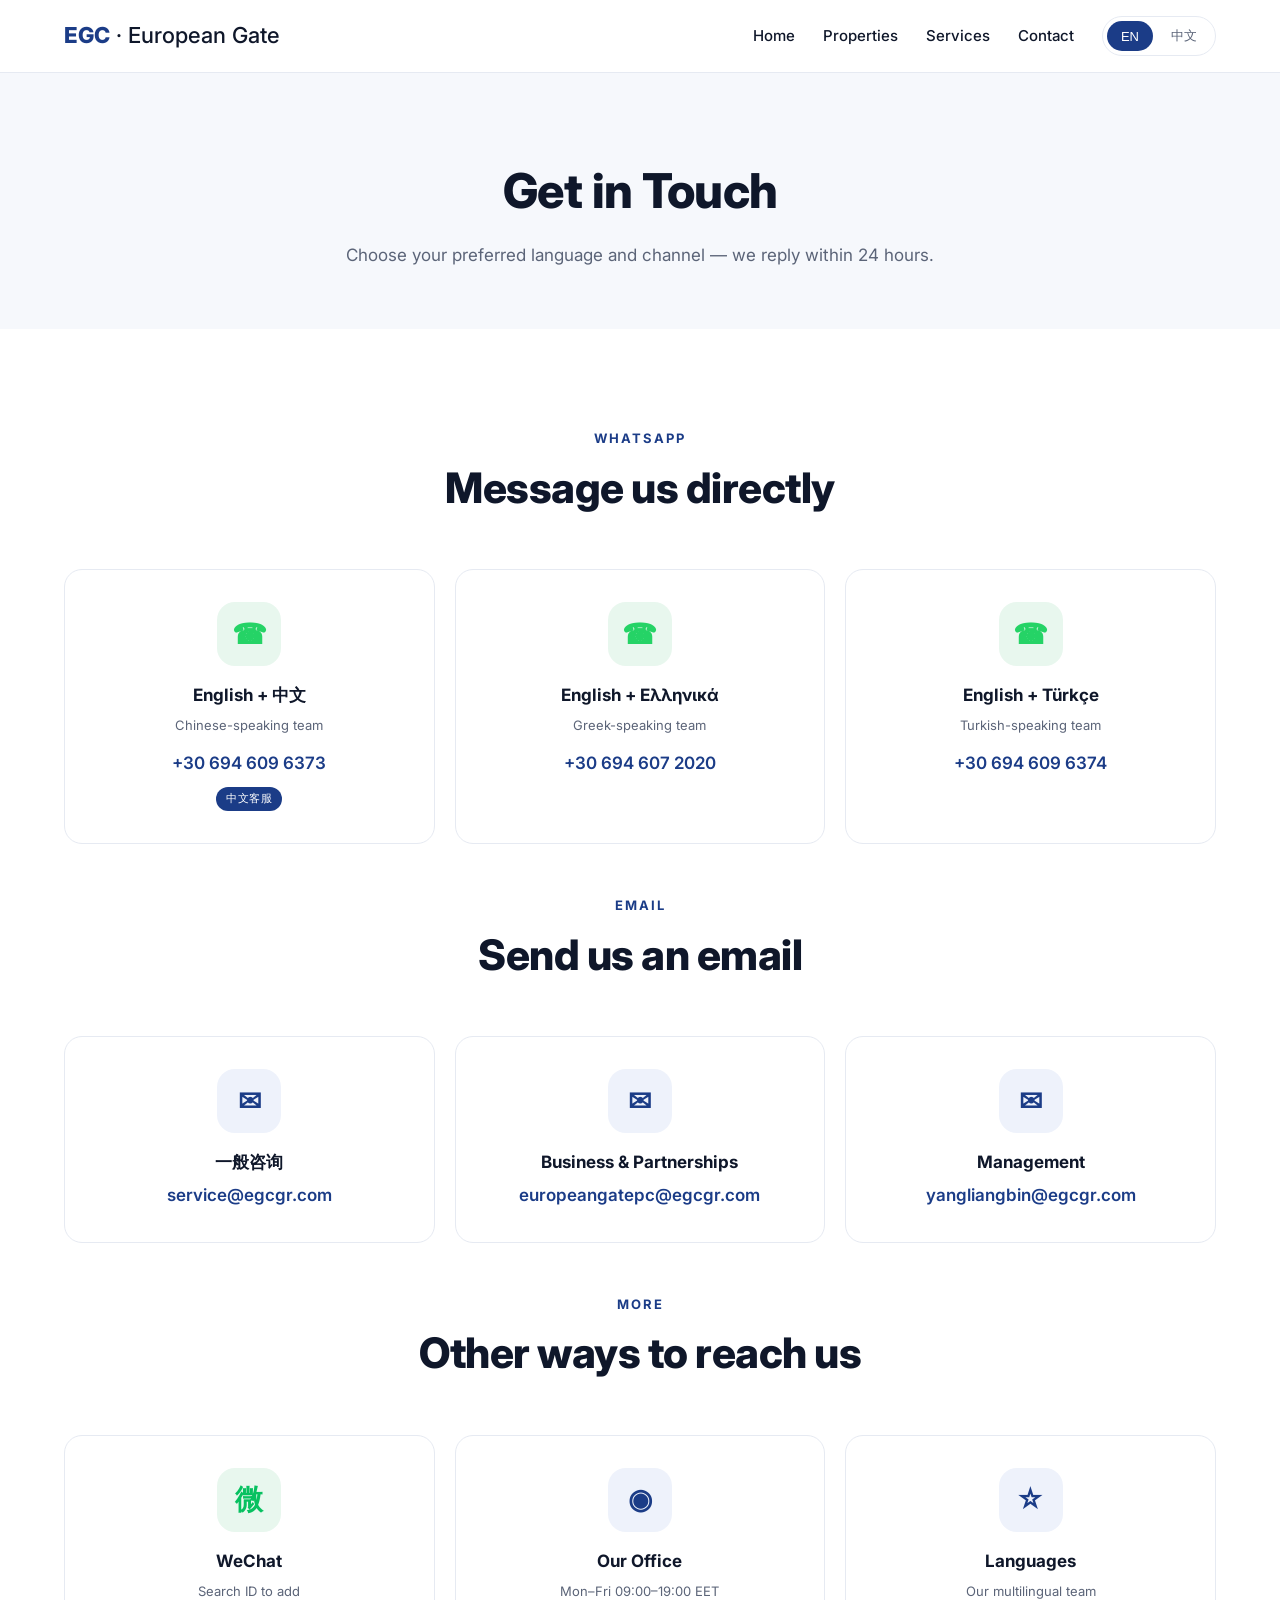
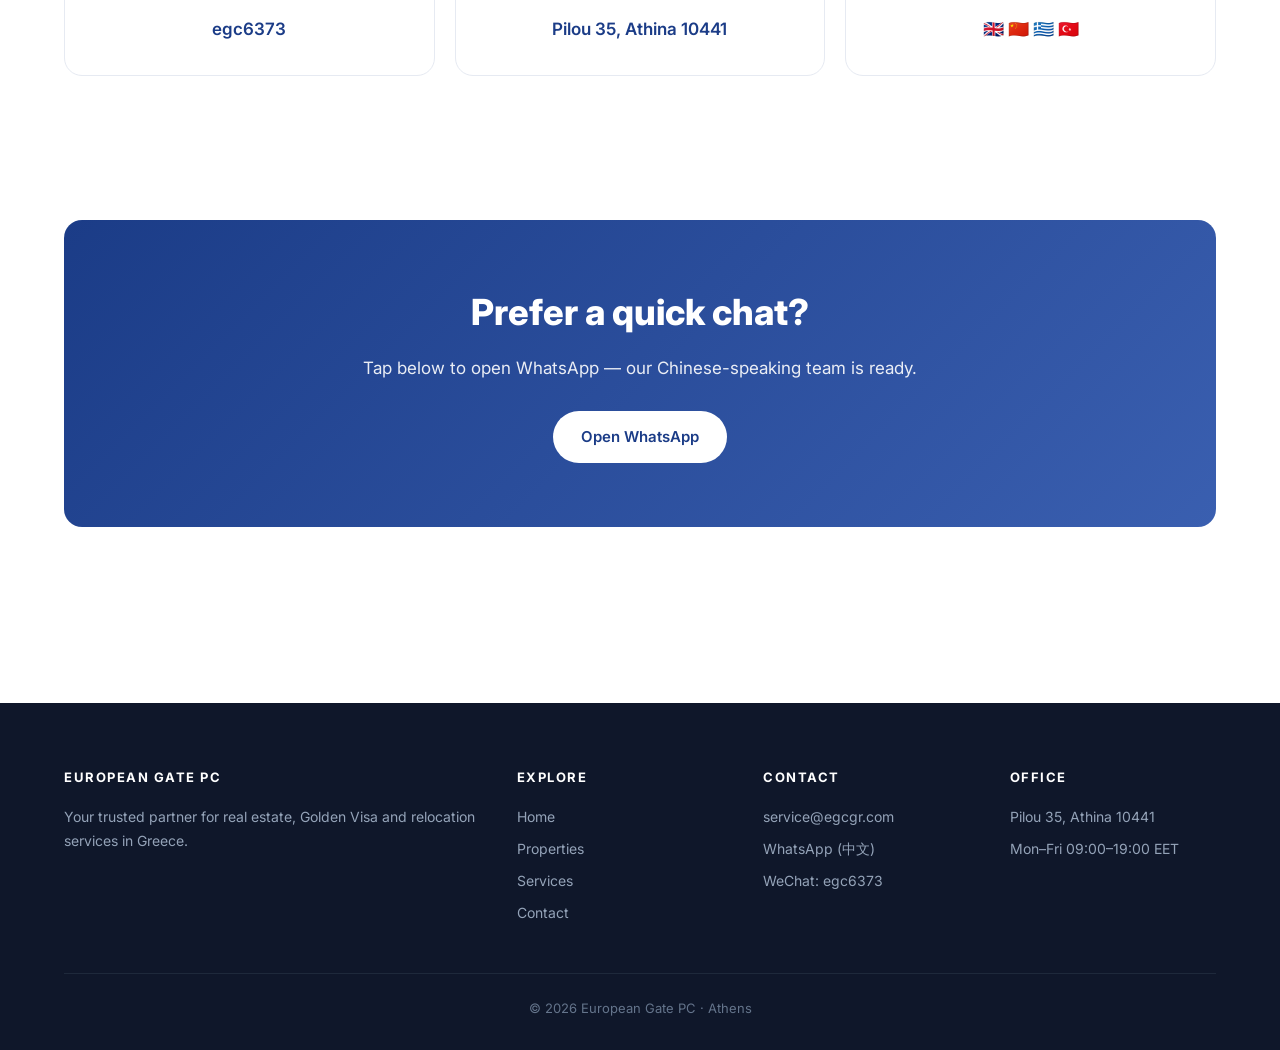
==== contact.html @ fce5984b "Create contact.html" ====
<!DOCTYPE html>
<html lang="en">
<head>
<meta charset="UTF-8">
<meta name="viewport" content="width=device-width,initial-scale=1">
<title>Contact — European Gate PC</title>
<link rel="stylesheet" href="styles.css">
<link rel="preconnect" href="https://fonts.googleapis.com">
<link href="https://fonts.googleapis.com/css2?family=Inter:wght@400;500;600;700;800&display=swap" rel="stylesheet">
</head>
<body>
<nav class="nav"><div class="container nav-inner">
  <a class="logo" href="index.html">EGC<span> · European Gate</span></a>
  <div class="nav-links">
    <a href="index.html" data-en="Home" data-zh="首页">Home</a>
    <a href="properties.html" data-en="Properties" data-zh="房源">Properties</a>
    <a href="services.html" data-en="Services" data-zh="服务">Services</a>
    <a href="contact.html" data-en="Contact" data-zh="联系">Contact</a>
    <div class="lang-switch"><button class="active" onclick="setLang('en')">EN</button><button onclick="setLang('zh')">中文</button></div>
  </div>
</div></nav>

<div class="page-head">
  <h1 data-en="Get in Touch" data-zh="联系我们">Get in Touch</h1>
  <p data-en="Choose your preferred language and channel — we reply within 24 hours." data-zh="选择您偏好的语言和渠道，我们24小时内回复。">Choose your preferred language and channel — we reply within 24 hours.</p>
</div>

<section><div class="container">
  <div class="section-head"><span class="eyebrow">WHATSAPP</span><h2 data-en="Message us directly" data-zh="直接给我们发消息">Message us directly</h2></div>
  <div class="contact-grid">
    <a class="contact-card wa" href="https://wa.me/306946096373" target="_blank"><div class="ic">☎</div><h3>English + 中文</h3><div class="meta" data-en="Chinese-speaking team" data-zh="中文客服团队">Chinese-speaking team</div><div class="lead">+30 694 609 6373</div><span class="badge">中文客服</span></a>
    <a class="contact-card wa" href="https://wa.me/306946072020" target="_blank"><div class="ic">☎</div><h3>English + Ελληνικά</h3><div class="meta">Greek-speaking team</div><div class="lead">+30 694 607 2020</div></a>
    <a class="contact-card wa" href="https://wa.me/306946096374" target="_blank"><div class="ic">☎</div><h3>English + Türkçe</h3><div class="meta">Turkish-speaking team</div><div class="lead">+30 694 609 6374</div></a>
  </div>

  <div class="section-head"><span class="eyebrow">EMAIL</span><h2 data-en="Send us an email" data-zh="给我们发邮件">Send us an email</h2></div>
  <div class="contact-grid">
    <a class="contact-card" href="mailto:service@egcgr.com"><div class="ic">✉</div><h3 data-en="General Enquiries" data-zh="一般咨询">一般咨询</h3><div class="lead">service@egcgr.com</div></a>
    <a class="contact-card" href="mailto:europeangatepc@egcgr.com"><div class="ic">✉</div><h3 data-en="Business & Partnerships" data-zh="业务与合作">Business & Partnerships</h3><div class="lead">europeangatepc@egcgr.com</div></a>
    <a class="contact-card" href="mailto:yangliangbin@egcgr.com"><div class="ic">✉</div><h3 data-en="Management" data-zh="管理层">Management</h3><div class="lead">yangliangbin@egcgr.com</div></a>
  </div>

  <div class="section-head"><span class="eyebrow" data-en="MORE" data-zh="更多">MORE</span><h2 data-en="Other ways to reach us" data-zh="其他联系方式">Other ways to reach us</h2></div>
  <div class="contact-grid">
    <div class="contact-card"><div class="ic" style="background:#e8f7ee;color:#07C160">微</div><h3>WeChat</h3><div class="meta" data-en="Search ID to add" data-zh="搜索微信号添加">Search ID to add</div><div class="lead">egc6373</div></div>
    <a class="contact-card" href="https://maps.google.com/?q=Pilou+35,+Athina+10441" target="_blank"><div class="ic">◉</div><h3 data-en="Our Office" data-zh="办公室">Our Office</h3><div class="meta" data-en="Mon–Fri 09:00–19:00 EET" data-zh="周一至周五 09:00–19:00">Mon–Fri 09:00–19:00 EET</div><div class="lead">Pilou 35, Athina 10441</div></a>
    <div class="contact-card"><div class="ic">☆</div><h3 data-en="Languages" data-zh="服务语言">Languages</h3><div class="meta" data-en="Our multilingual team" data-zh="多语言团队">Our multilingual team</div><div class="lead">🇬🇧 🇨🇳 🇬🇷 🇹🇷</div></div>
  </div>
</div></section>

<section style="padding-top:0"><div class="container"><div class="cta-banner">
  <h2 data-en="Prefer a quick chat?" data-zh="想快速聊一聊？">Prefer a quick chat?</h2>
  <p data-en="Tap below to open WhatsApp — our Chinese-speaking team is ready." data-zh="点击下方打开WhatsApp，中文团队随时在线。">Tap below to open WhatsApp — our Chinese-speaking team is ready.</p>
  <a class="btn btn-primary" href="https://wa.me/306946096373" target="_blank" data-en="Open WhatsApp" data-zh="打开 WhatsApp">Open WhatsApp</a>
</div></div></section>

<footer><div class="container"><div class="foot-grid">
  <div><h4>EUROPEAN GATE PC</h4><p>Your trusted partner for real estate, Golden Visa and relocation services in Greece.</p></div>
  <div><h4>EXPLORE</h4><a href="index.html">Home</a><a href="properties.html">Properties</a><a href="services.html">Services</a><a href="contact.html">Contact</a></div>
  <div><h4>CONTACT</h4><a href="mailto:service@egcgr.com">service@egcgr.com</a><a href="https://wa.me/306946096373">WhatsApp (中文)</a><p>WeChat: egc6373</p></div>
  <div><h4>OFFICE</h4><a href="https://maps.google.com/?q=Pilou+35,+Athina+10441" target="_blank">Pilou 35, Athina 10441</a><p>Mon–Fri 09:00–19:00 EET</p></div>
</div><div class="foot-bottom">© 2026 European Gate PC · Athens</div></div></footer>

<script>
function setLang(lang){
  document.querySelectorAll('[data-en]').forEach(el=>{el.textContent=lang==='zh'?(el.dataset.zh||el.dataset.en):el.dataset.en;});
  document.querySelectorAll('.lang-switch button').forEach(b=>b.classList.remove('active'));
  event.target.classList.add('active');
}
</script>
</body></html>
---- styles.css ----
:root{--blue:#1B3C87;--blue-dark:#122a60;--blue-light:#3a5fb0;--bg:#fff;--bg-soft:#f6f8fc;--text:#0f172a;--muted:#5b6478;--line:#e6eaf2;--radius:18px;--shadow:0 10px 30px rgba(20,40,90,.08)}
*{box-sizing:border-box;margin:0;padding:0}
html,body{font-family:'Inter','Helvetica Neue',Arial,'PingFang SC','Microsoft YaHei',sans-serif;color:var(--text);background:var(--bg);line-height:1.6;-webkit-font-smoothing:antialiased}
a{color:inherit;text-decoration:none}
img{max-width:100%;display:block}
.container{max-width:1200px;margin:0 auto;padding:0 24px}
.nav{position:sticky;top:0;z-index:50;background:rgba(255,255,255,.85);backdrop-filter:saturate(180%) blur(14px);border-bottom:1px solid var(--line)}
.nav-inner{display:flex;align-items:center;justify-content:space-between;height:72px}
.logo{font-weight:800;font-size:22px;color:var(--blue)}
.logo span{color:var(--text);font-weight:500}
.nav-links{display:flex;gap:28px;align-items:center}
.nav-links a{font-weight:500;color:var(--text);font-size:15px}
.nav-links a:hover{color:var(--blue)}
.lang-switch{display:flex;gap:4px;border:1px solid var(--line);border-radius:999px;padding:4px;background:#fff}
.lang-switch button{border:0;background:transparent;padding:6px 14px;border-radius:999px;font-size:13px;cursor:pointer;color:var(--muted)}
.lang-switch button.active{background:var(--blue);color:#fff}
.btn{display:inline-block;padding:14px 28px;border-radius:999px;font-weight:600;font-size:15px;transition:all .2s;cursor:pointer}
.btn-primary{background:var(--blue);color:#fff}
.btn-primary:hover{background:var(--blue-dark);transform:translateY(-1px);box-shadow:var(--shadow)}
.btn-ghost{background:#fff;color:var(--blue);border:1.5px solid var(--blue)}
.btn-ghost:hover{background:var(--blue);color:#fff}
.hero{position:relative;min-height:78vh;display:flex;align-items:center;color:#fff;overflow:hidden}
.hero::before{content:"";position:absolute;inset:0;background-image:linear-gradient(rgba(15,30,70,.55),rgba(15,30,70,.55)),url('https://images.unsplash.com/photo-1503152394-c571994fd383?auto=format&fit=crop&w=1920&q=80');background-size:cover;background-position:center}
.hero-content{position:relative;z-index:2;max-width:780px;padding:80px 0}
.hero h1{font-size:clamp(36px,5.5vw,64px);font-weight:800;line-height:1.1;letter-spacing:-1px;margin-bottom:20px}
.hero p{font-size:clamp(16px,1.6vw,20px);opacity:.92;margin-bottom:32px;max-width:620px}
.hero-cta{display:flex;gap:14px;flex-wrap:wrap}
section{padding:96px 0}
.section-head{text-align:center;max-width:720px;margin:0 auto 56px}
.eyebrow{display:inline-block;color:var(--blue);font-weight:700;font-size:13px;letter-spacing:2px;text-transform:uppercase;margin-bottom:14px}
.section-head h2{font-size:clamp(28px,3.5vw,42px);font-weight:800;letter-spacing:-.5px;line-height:1.2;margin-bottom:14px}
.section-head p{color:var(--muted);font-size:17px}
.grid{display:grid;gap:24px}
.grid-3{grid-template-columns:repeat(3,1fr)}
.grid-2{grid-template-columns:repeat(2,1fr)}
@media(max-width:900px){.grid-3,.grid-2{grid-template-columns:1fr}}
.card{background:#fff;border:1px solid var(--line);border-radius:var(--radius);overflow:hidden;transition:transform .25s,box-shadow .25s}
.card:hover{transform:translateY(-6px);box-shadow:var(--shadow)}
.card-img{aspect-ratio:4/3;background:var(--bg-soft);background-size:cover;background-position:center}
.card-body{padding:24px}
.card-tag{display:inline-block;background:#eef2fb;color:var(--blue);padding:4px 12px;border-radius:999px;font-size:12px;font-weight:600;margin-bottom:12px}
.card h3{font-size:20px;font-weight:700;margin-bottom:8px}
.card p{color:var(--muted);font-size:15px}
.service{background:var(--bg-soft);border-radius:var(--radius);padding:32px}
.service .icon{width:52px;height:52px;border-radius:14px;background:var(--blue);display:flex;align-items:center;justify-content:center;color:#fff;font-size:24px;margin-bottom:18px;font-weight:700}
.service h3{font-size:20px;font-weight:700;margin-bottom:10px}
.service p{color:var(--muted);font-size:15px}
.stats{background:var(--blue);color:#fff;border-radius:var(--radius);padding:56px 32px;display:grid;grid-template-columns:repeat(4,1fr);gap:24px;text-align:center}
.stats div h3{font-size:42px;font-weight:800;letter-spacing:-1px}
.stats div p{opacity:.85;font-size:13px;letter-spacing:1px}
@media(max-width:900px){.stats{grid-template-columns:repeat(2,1fr)}}
.cta-banner{background:linear-gradient(135deg,var(--blue),var(--blue-light));color:#fff;border-radius:var(--radius);padding:64px 40px;text-align:center}
.cta-banner h2{font-size:clamp(26px,3vw,36px);font-weight:800;margin-bottom:14px}
.cta-banner p{opacity:.9;margin-bottom:28px;font-size:17px}
.cta-banner .btn-primary{background:#fff;color:var(--blue)}
.cta-banner .btn-primary:hover{background:#eef2fb}
.contact-grid{display:grid;grid-template-columns:repeat(3,1fr);gap:20px;margin-bottom:48px}
@media(max-width:900px){.contact-grid{grid-template-columns:1fr}}
.contact-card{background:#fff;border:1px solid var(--line);border-radius:var(--radius);padding:32px;text-align:center;transition:all .25s;display:block;color:inherit}
.contact-card:hover{transform:translateY(-4px);box-shadow:var(--shadow);border-color:var(--blue)}
.contact-card .ic{width:64px;height:64px;border-radius:18px;background:#eef2fb;color:var(--blue);display:flex;align-items:center;justify-content:center;margin:0 auto 16px;font-size:28px;font-weight:700}
.contact-card.wa .ic{background:#e8f7ee;color:#25D366}
.contact-card h3{font-size:17px;font-weight:700;margin-bottom:6px}
.contact-card .meta{color:var(--muted);font-size:13px;margin-bottom:14px}
.contact-card .lead{font-size:17px;font-weight:600;color:var(--blue);word-break:break-all}
.contact-card .badge{display:inline-block;background:var(--blue);color:#fff;font-size:11px;padding:3px 10px;border-radius:999px;margin-top:10px;letter-spacing:.5px}
footer{background:#0f172a;color:#cbd5e1;padding:64px 0 32px;margin-top:80px}
.foot-grid{display:grid;grid-template-columns:2fr 1fr 1fr 1fr;gap:40px;margin-bottom:40px}
@media(max-width:900px){.foot-grid{grid-template-columns:1fr 1fr}}
.foot-grid h4{color:#fff;font-size:13px;letter-spacing:1.5px;text-transform:uppercase;margin-bottom:18px}
.foot-grid a,.foot-grid p{color:#94a3b8;font-size:14px;display:block;margin-bottom:8px;line-height:1.7}
.foot-grid a:hover{color:#fff}
.foot-bottom{border-top:1px solid #1e293b;padding-top:24px;text-align:center;color:#64748b;font-size:13px}
.page-head{padding:80px 0 60px;background:var(--bg-soft);text-align:center}
.page-head h1{font-size:clamp(32px,4vw,48px);font-weight:800;letter-spacing:-.5px;margin-bottom:12px}
.page-head p{color:var(--muted);font-size:17px;max-width:640px;margin:0 auto}
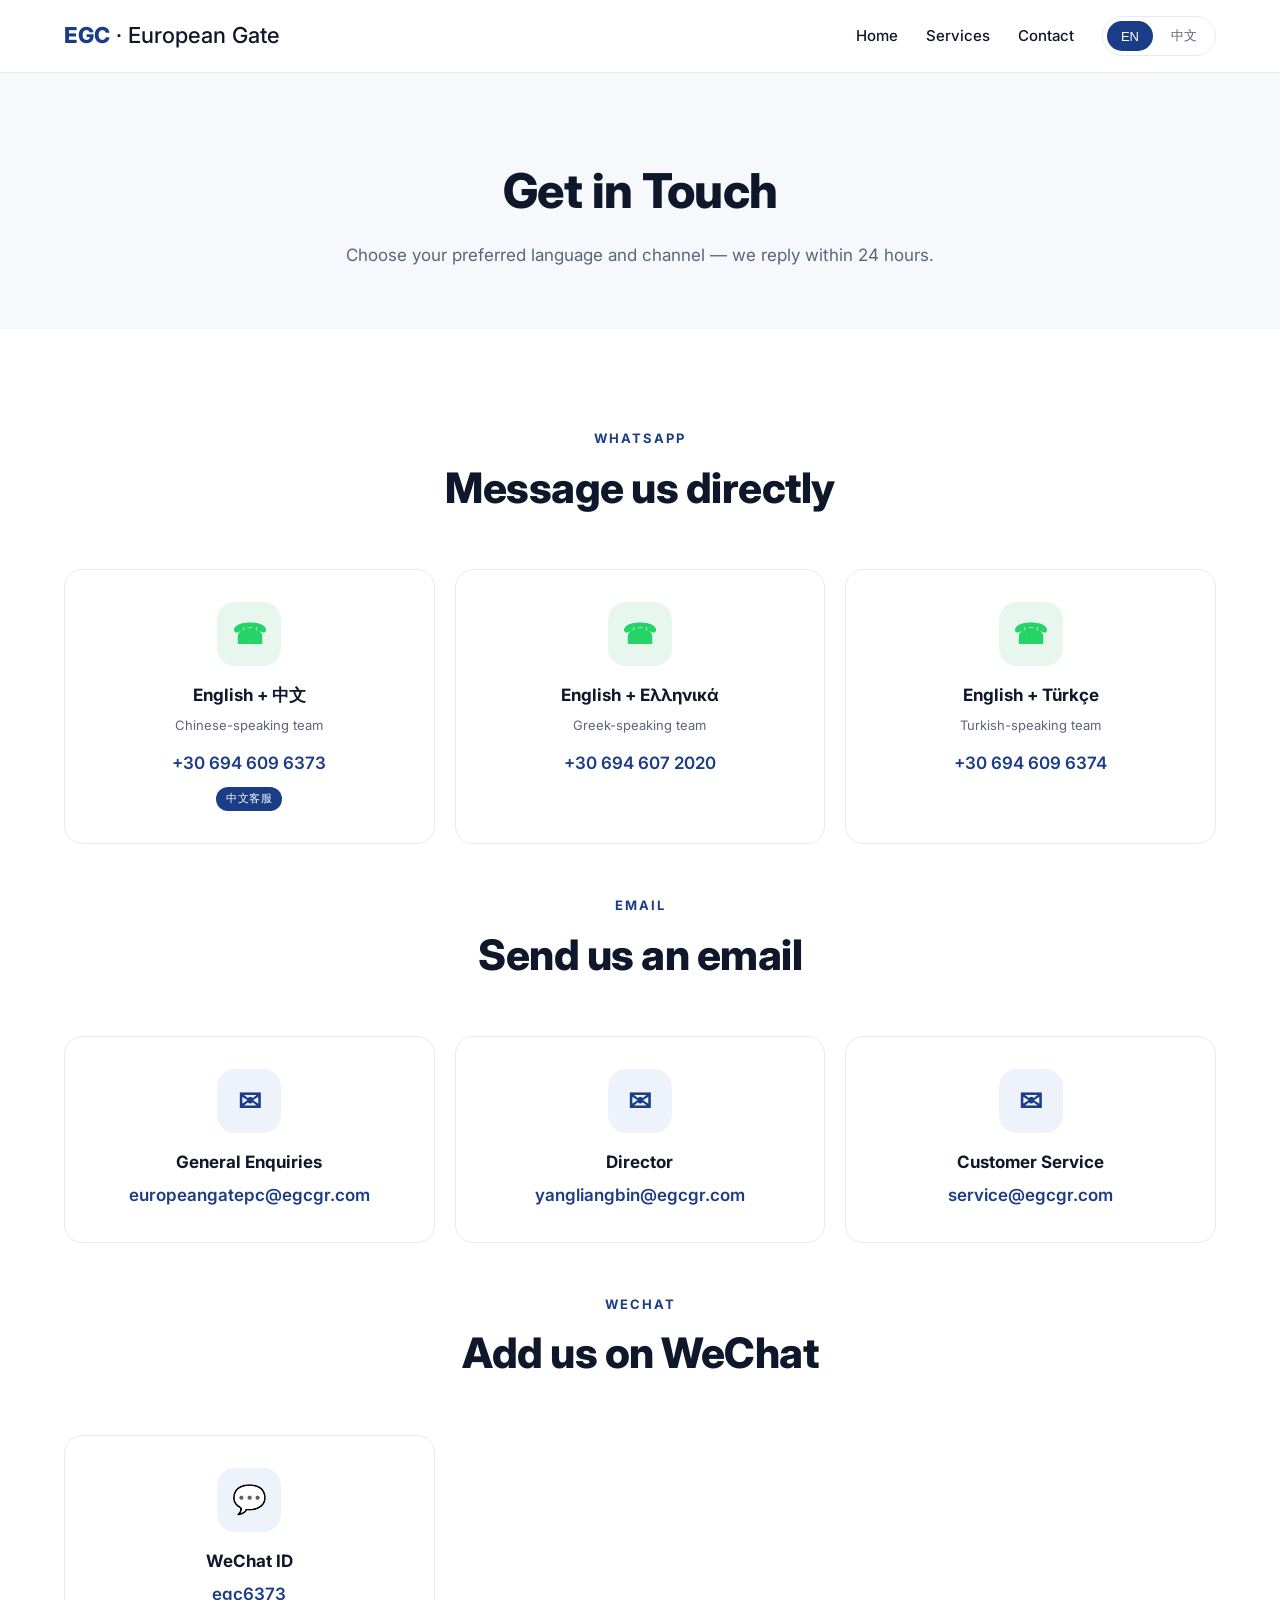
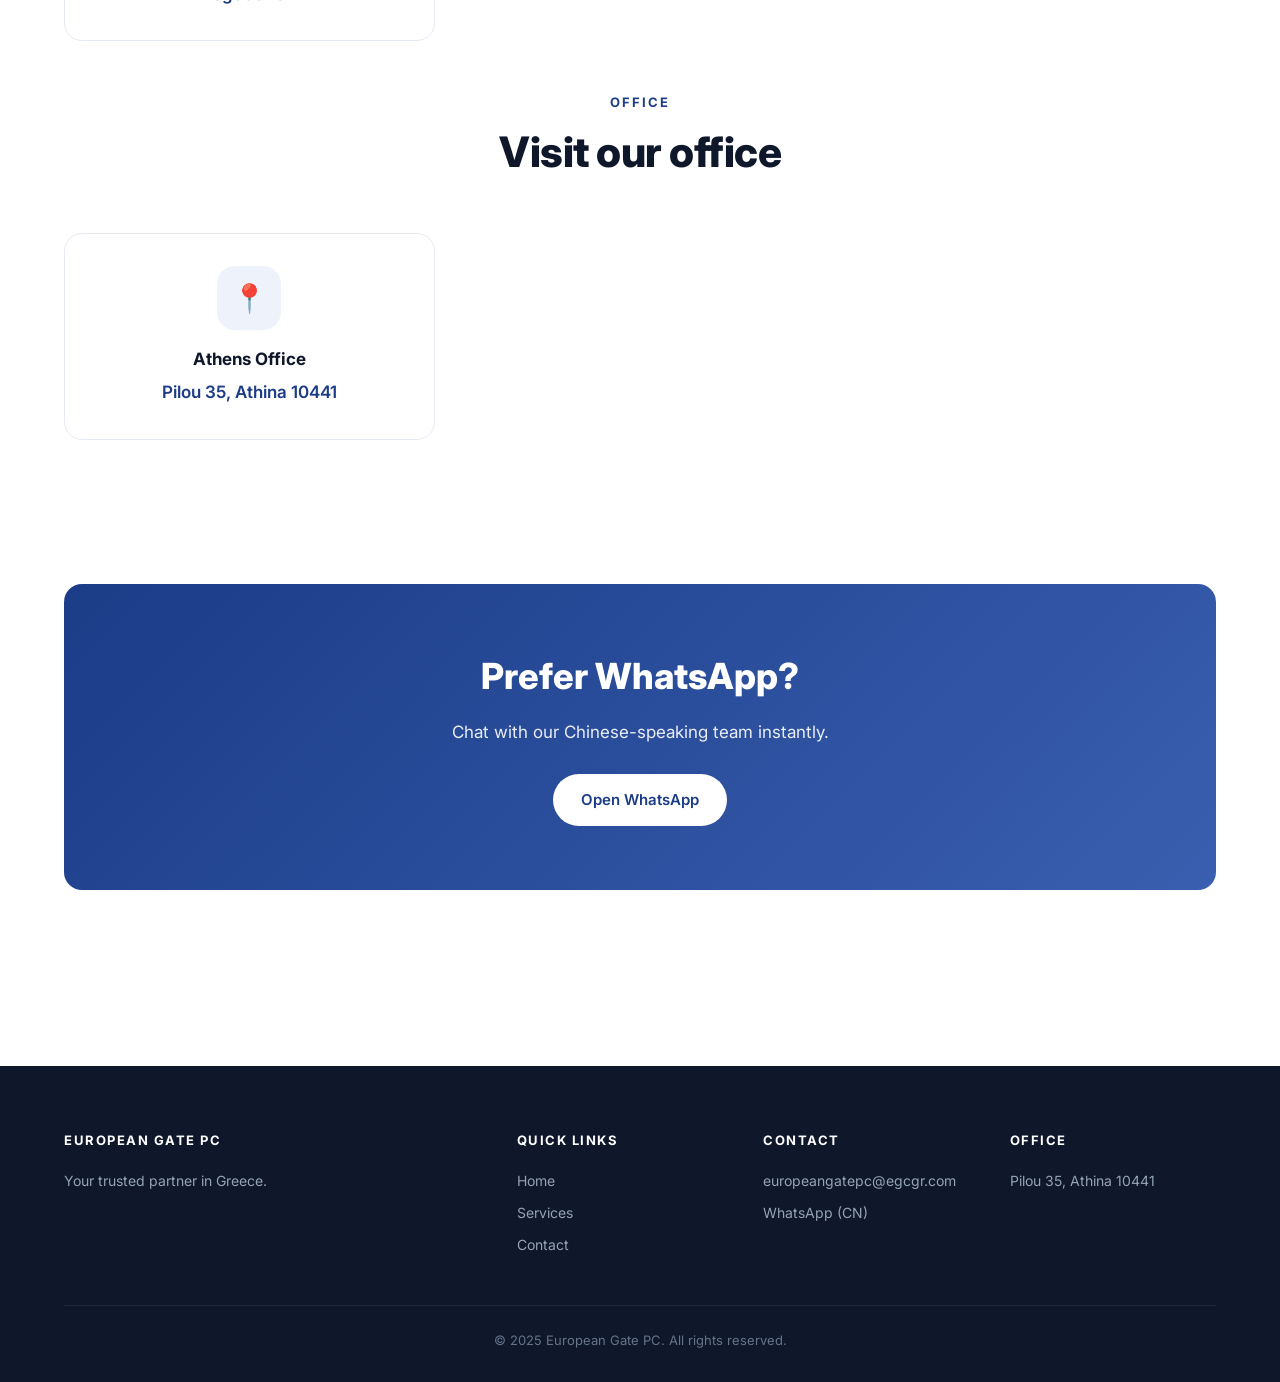
==== commit 8057733c: "Update contact.html" ====
--- a/contact.html
+++ b/contact.html
@@ -7,65 +7,64 @@
 <link rel="stylesheet" href="styles.css">
 <link rel="preconnect" href="https://fonts.googleapis.com">
 <link href="https://fonts.googleapis.com/css2?family=Inter:wght@400;500;600;700;800&display=swap" rel="stylesheet">
-</head>
-<body>
-<nav class="nav"><div class="container nav-inner">
-  <a class="logo" href="index.html">EGC<span> · European Gate</span></a>
-  <div class="nav-links">
-    <a href="index.html" data-en="Home" data-zh="首页">Home</a>
-    <a href="properties.html" data-en="Properties" data-zh="房源">Properties</a>
-    <a href="services.html" data-en="Services" data-zh="服务">Services</a>
-    <a href="contact.html" data-en="Contact" data-zh="联系">Contact</a>
-    <div class="lang-switch"><button class="active" onclick="setLang('en')">EN</button><button onclick="setLang('zh')">中文</button></div>
-  </div>
-</div></nav>
+</head><body>
+<nav class="nav"><div class="container nav-inner"><a class="logo" href="index.html">EGC<span> · European Gate</span></a><div class="nav-links">
+<a href="index.html" data-en="Home" data-zh="首页">Home</a>
+<a href="services.html" data-en="Services" data-zh="服务">Services</a>
+<a href="contact.html" data-en="Contact" data-zh="联系">Contact</a>
+<div class="lang-switch"><button class="active" onclick="setLang('en')">EN</button><button onclick="setLang('zh')">中文</button></div>
+</div></div></nav>
 
-<div class="page-head">
-  <h1 data-en="Get in Touch" data-zh="联系我们">Get in Touch</h1>
-  <p data-en="Choose your preferred language and channel — we reply within 24 hours." data-zh="选择您偏好的语言和渠道，我们24小时内回复。">Choose your preferred language and channel — we reply within 24 hours.</p>
+<div class="page-head"><h1 data-en="Get in Touch" data-zh="联系我们">Get in Touch</h1><p data-en="Choose your preferred language and channel — we reply within 24 hours." data-zh="选择您偏好的语言和渠道，我们24小时内回复。">Choose your preferred language and channel — we reply within 24 hours.</p></div>
+
+<section><div class="container">
+<div class="section-head"><span class="eyebrow">WHATSAPP</span><h2 data-en="Message us directly" data-zh="直接给我们发消息">Message us directly</h2></div>
+<div class="contact-grid">
+<a class="contact-card wa" href="https://wa.me/306946096373" target="_blank"><div class="ic">☎</div><h3>English + 中文</h3><div class="meta" data-en="Chinese-speaking team" data-zh="中文客服团队">Chinese-speaking team</div><div class="lead">+30 694 609 6373</div><span class="badge">中文客服</span></a>
+<a class="contact-card wa" href="https://wa.me/306946072020" target="_blank"><div class="ic">☎</div><h3>English + Ελληνικά</h3><div class="meta">Greek-speaking team</div><div class="lead">+30 694 607 2020</div></a>
+<a class="contact-card wa" href="https://wa.me/306946096374" target="_blank"><div class="ic">☎</div><h3>English + Türkçe</h3><div class="meta">Turkish-speaking team</div><div class="lead">+30 694 609 6374</div></a>
 </div>
 
-<section><div class="container">
-  <div class="section-head"><span class="eyebrow">WHATSAPP</span><h2 data-en="Message us directly" data-zh="直接给我们发消息">Message us directly</h2></div>
-  <div class="contact-grid">
-    <a class="contact-card wa" href="https://wa.me/306946096373" target="_blank"><div class="ic">☎</div><h3>English + 中文</h3><div class="meta" data-en="Chinese-speaking team" data-zh="中文客服团队">Chinese-speaking team</div><div class="lead">+30 694 609 6373</div><span class="badge">中文客服</span></a>
-    <a class="contact-card wa" href="https://wa.me/306946072020" target="_blank"><div class="ic">☎</div><h3>English + Ελληνικά</h3><div class="meta">Greek-speaking team</div><div class="lead">+30 694 607 2020</div></a>
-    <a class="contact-card wa" href="https://wa.me/306946096374" target="_blank"><div class="ic">☎</div><h3>English + Türkçe</h3><div class="meta">Turkish-speaking team</div><div class="lead">+30 694 609 6374</div></a>
-  </div>
+<div class="section-head"><span class="eyebrow">EMAIL</span><h2 data-en="Send us an email" data-zh="给我们发邮件">Send us an email</h2></div>
+<div class="contact-grid">
+<a class="contact-card" href="mailto:europeangatepc@egcgr.com"><div class="ic">✉</div><h3 data-en="General Enquiries" data-zh="商务咨询">General Enquiries</h3><div class="lead">europeangatepc@egcgr.com</div></a>
+<a class="contact-card" href="mailto:yangliangbin@egcgr.com"><div class="ic">✉</div><h3 data-en="Director" data-zh="总经理">Director</h3><div class="lead">yangliangbin@egcgr.com</div></a>
+<a class="contact-card" href="mailto:service@egcgr.com"><div class="ic">✉</div><h3 data-en="Customer Service" data-zh="客户服务">Customer Service</h3><div class="lead">service@egcgr.com</div></a>
+</div>
 
-  <div class="section-head"><span class="eyebrow">EMAIL</span><h2 data-en="Send us an email" data-zh="给我们发邮件">Send us an email</h2></div>
-  <div class="contact-grid">
-    <a class="contact-card" href="mailto:service@egcgr.com"><div class="ic">✉</div><h3 data-en="General Enquiries" data-zh="一般咨询">一般咨询</h3><div class="lead">service@egcgr.com</div></a>
-    <a class="contact-card" href="mailto:europeangatepc@egcgr.com"><div class="ic">✉</div><h3 data-en="Business & Partnerships" data-zh="业务与合作">Business & Partnerships</h3><div class="lead">europeangatepc@egcgr.com</div></a>
-    <a class="contact-card" href="mailto:yangliangbin@egcgr.com"><div class="ic">✉</div><h3 data-en="Management" data-zh="管理层">Management</h3><div class="lead">yangliangbin@egcgr.com</div></a>
-  </div>
+<div class="section-head"><span class="eyebrow" data-en="WECHAT" data-zh="微信">WECHAT</span><h2 data-en="Add us on WeChat" data-zh="添加我们的微信">Add us on WeChat</h2></div>
+<div class="contact-grid"><div class="contact-card"><div class="ic">💬</div><h3 data-en="WeChat ID" data-zh="微信号">WeChat ID</h3><div class="lead">egc6373</div></div></div>
 
-  <div class="section-head"><span class="eyebrow" data-en="MORE" data-zh="更多">MORE</span><h2 data-en="Other ways to reach us" data-zh="其他联系方式">Other ways to reach us</h2></div>
-  <div class="contact-grid">
-    <div class="contact-card"><div class="ic" style="background:#e8f7ee;color:#07C160">微</div><h3>WeChat</h3><div class="meta" data-en="Search ID to add" data-zh="搜索微信号添加">Search ID to add</div><div class="lead">egc6373</div></div>
-    <a class="contact-card" href="https://maps.google.com/?q=Pilou+35,+Athina+10441" target="_blank"><div class="ic">◉</div><h3 data-en="Our Office" data-zh="办公室">Our Office</h3><div class="meta" data-en="Mon–Fri 09:00–19:00 EET" data-zh="周一至周五 09:00–19:00">Mon–Fri 09:00–19:00 EET</div><div class="lead">Pilou 35, Athina 10441</div></a>
-    <div class="contact-card"><div class="ic">☆</div><h3 data-en="Languages" data-zh="服务语言">Languages</h3><div class="meta" data-en="Our multilingual team" data-zh="多语言团队">Our multilingual team</div><div class="lead">🇬🇧 🇨🇳 🇬🇷 🇹🇷</div></div>
-  </div>
+<div class="section-head"><span class="eyebrow" data-en="OFFICE" data-zh="办公室">OFFICE</span><h2 data-en="Visit our office" data-zh="来访我们的办公室">Visit our office</h2></div>
+<div class="contact-grid"><div class="contact-card"><div class="ic">📍</div><h3 data-en="Athens Office" data-zh="雅典办公室">Athens Office</h3><div class="lead">Pilou 35, Athina 10441</div></div></div>
 </div></section>
 
 <section style="padding-top:0"><div class="container"><div class="cta-banner">
-  <h2 data-en="Prefer a quick chat?" data-zh="想快速聊一聊？">Prefer a quick chat?</h2>
-  <p data-en="Tap below to open WhatsApp — our Chinese-speaking team is ready." data-zh="点击下方打开WhatsApp，中文团队随时在线。">Tap below to open WhatsApp — our Chinese-speaking team is ready.</p>
-  <a class="btn btn-primary" href="https://wa.me/306946096373" target="_blank" data-en="Open WhatsApp" data-zh="打开 WhatsApp">Open WhatsApp</a>
+<h2 data-en="Prefer WhatsApp?" data-zh="想用WhatsApp联系？">Prefer WhatsApp?</h2>
+<p data-en="Chat with our Chinese-speaking team instantly." data-zh="立即与我们的中文团队聊天。">Chat with our Chinese-speaking team instantly.</p>
+<a class="btn btn-primary" href="https://wa.me/306946096373" target="_blank" data-en="Open WhatsApp" data-zh="打开WhatsApp">Open WhatsApp</a>
 </div></div></section>
 
 <footer><div class="container"><div class="foot-grid">
-  <div><h4>EUROPEAN GATE PC</h4><p>Your trusted partner for real estate, Golden Visa and relocation services in Greece.</p></div>
-  <div><h4>EXPLORE</h4><a href="index.html">Home</a><a href="properties.html">Properties</a><a href="services.html">Services</a><a href="contact.html">Contact</a></div>
-  <div><h4>CONTACT</h4><a href="mailto:service@egcgr.com">service@egcgr.com</a><a href="https://wa.me/306946096373">WhatsApp (中文)</a><p>WeChat: egc6373</p></div>
-  <div><h4>OFFICE</h4><a href="https://maps.google.com/?q=Pilou+35,+Athina+10441" target="_blank">Pilou 35, Athina 10441</a><p>Mon–Fri 09:00–19:00 EET</p></div>
-</div><div class="foot-bottom">© 2026 European Gate PC · Athens</div></div></footer>
+<div><h4>EUROPEAN GATE PC</h4><p data-en="Your trusted partner in Greece." data-zh="您在希腊的可靠伙伴。">Your trusted partner in Greece.</p></div>
+<div><h4 data-en="Quick Links" data-zh="快速链接">Quick Links</h4>
+<a href="index.html" data-en="Home" data-zh="首页">Home</a>
+<a href="services.html" data-en="Services" data-zh="服务">Services</a>
+<a href="contact.html" data-en="Contact" data-zh="联系">Contact</a></div>
+<div><h4 data-en="Contact" data-zh="联系方式">Contact</h4>
+<a href="mailto:europeangatepc@egcgr.com">europeangatepc@egcgr.com</a>
+<a href="https://wa.me/306946096373" data-en="WhatsApp (CN)" data-zh="WhatsApp（中文）">WhatsApp (CN)</a></div>
+<div><h4 data-en="Office" data-zh="办公地址">Office</h4><p>Pilou 35, Athina 10441</p></div>
+</div>
+<div class="foot-bottom"><p>© 2025 European Gate PC. All rights reserved.</p></div>
+</div></footer>
 
 <script>
 function setLang(lang){
-  document.querySelectorAll('[data-en]').forEach(el=>{el.textContent=lang==='zh'?(el.dataset.zh||el.dataset.en):el.dataset.en;});
-  document.querySelectorAll('.lang-switch button').forEach(b=>b.classList.remove('active'));
-  event.target.classList.add('active');
+document.querySelectorAll('[data-en]').forEach(el=>{
+el.textContent=lang==='zh'?(el.dataset.zh||el.dataset.en):el.dataset.en;});
+document.querySelectorAll('.lang-switch button').forEach(b=>{b.classList.toggle('active',b.textContent.trim()===(lang==='zh'?'中文':'EN'));});
 }
 </script>
-</body></html>
+</body>
+</html>
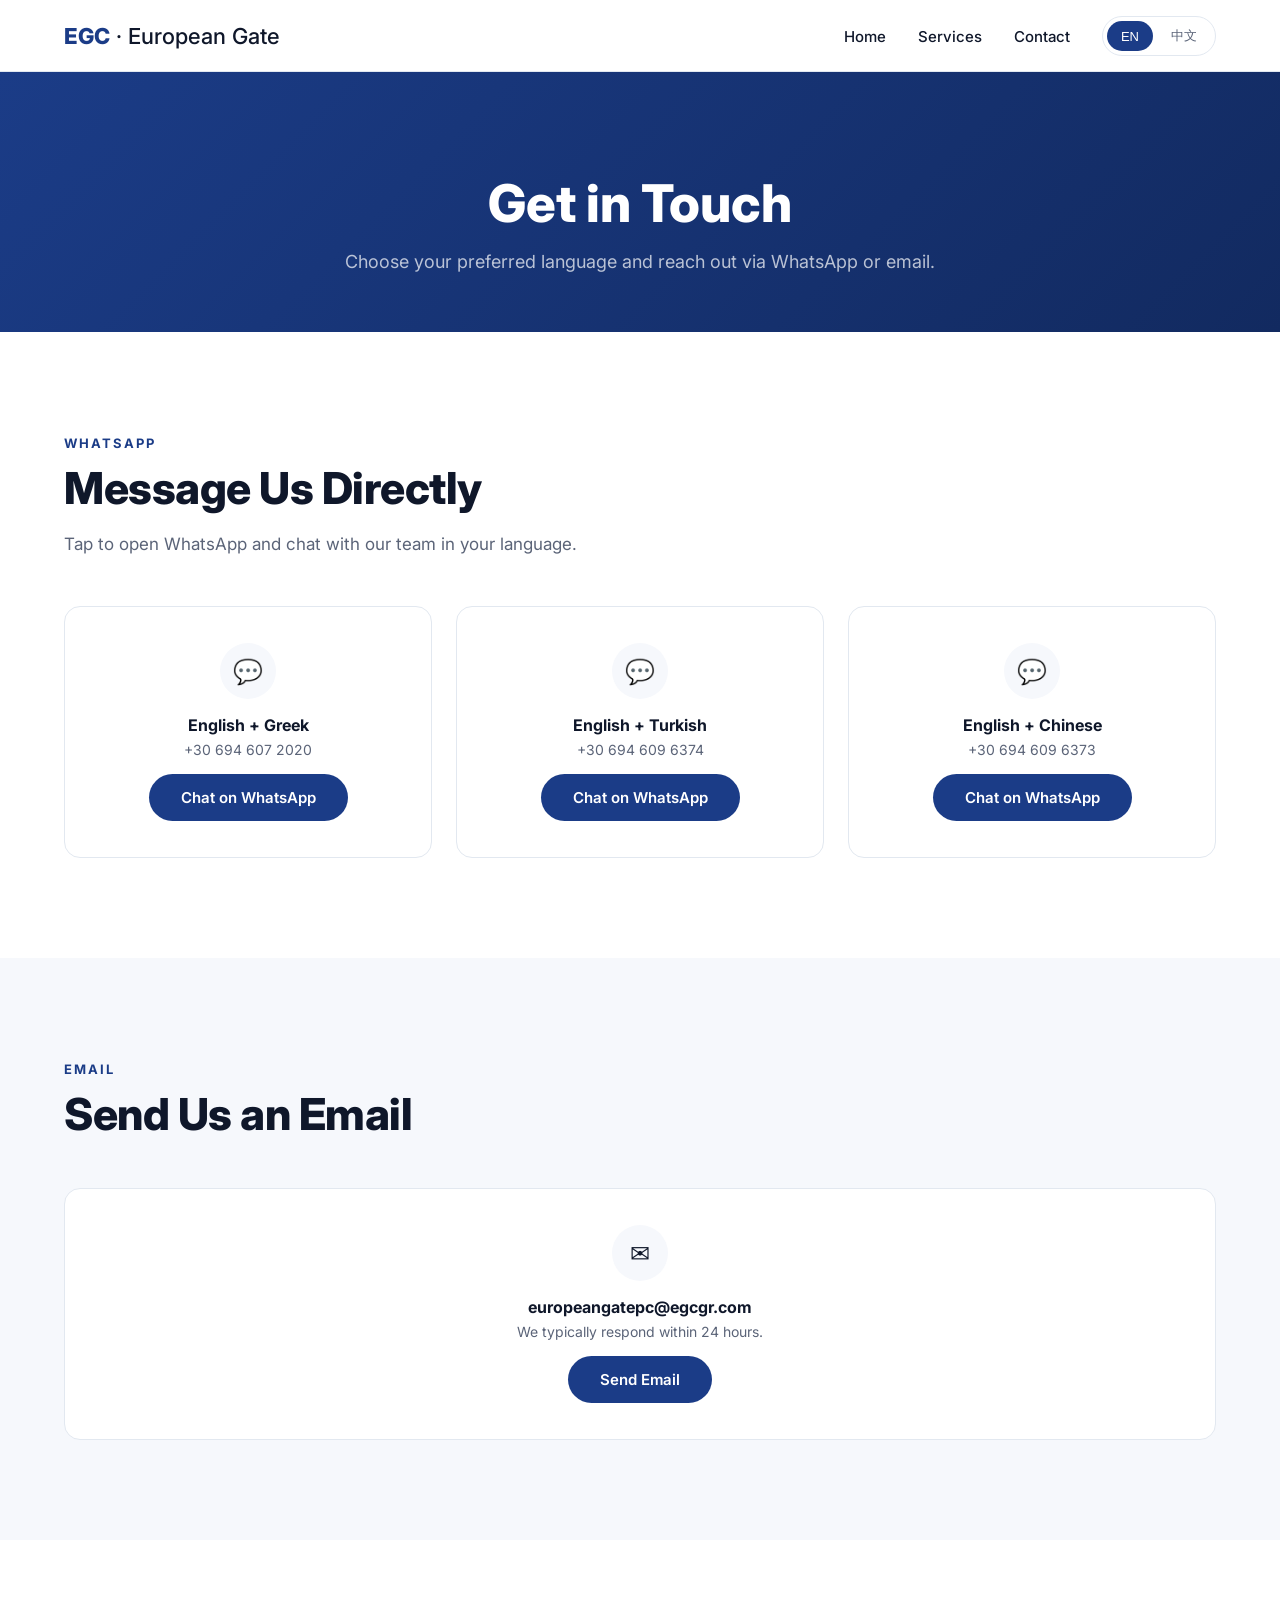
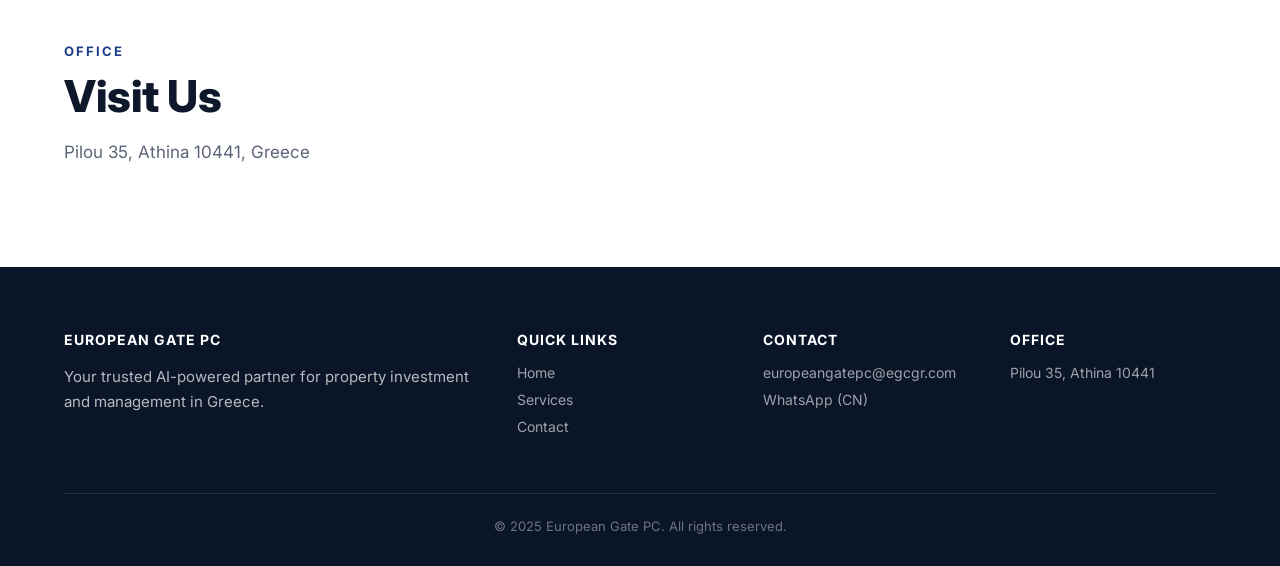
==== commit 7a1dc9a7: "Update contact.html" ====
--- a/contact.html
+++ b/contact.html
@@ -1,70 +1,15 @@
-<!DOCTYPE html>
-<html lang="en">
-<head>
-<meta charset="UTF-8">
-<meta name="viewport" content="width=device-width,initial-scale=1">
-<title>Contact — European Gate PC</title>
-<link rel="stylesheet" href="styles.css">
-<link rel="preconnect" href="https://fonts.googleapis.com">
-<link href="https://fonts.googleapis.com/css2?family=Inter:wght@400;500;600;700;800&display=swap" rel="stylesheet">
-</head><body>
-<nav class="nav"><div class="container nav-inner"><a class="logo" href="index.html">EGC<span> · European Gate</span></a><div class="nav-links">
-<a href="index.html" data-en="Home" data-zh="首页">Home</a>
-<a href="services.html" data-en="Services" data-zh="服务">Services</a>
-<a href="contact.html" data-en="Contact" data-zh="联系">Contact</a>
-<div class="lang-switch"><button class="active" onclick="setLang('en')">EN</button><button onclick="setLang('zh')">中文</button></div>
-</div></div></nav>
+<!DOCTYPE html><html lang="en"><head><meta charset="UTF-8"><meta name="viewport" content="width=device-width,initial-scale=1"><title>Contact — European Gate PC</title><link rel="stylesheet" href="styles.css"><link href="https://fonts.googleapis.com/css2?family=Inter:wght@400;500;600;700;800&display=swap" rel="stylesheet"></head><body>
 
-<div class="page-head"><h1 data-en="Get in Touch" data-zh="联系我们">Get in Touch</h1><p data-en="Choose your preferred language and channel — we reply within 24 hours." data-zh="选择您偏好的语言和渠道，我们24小时内回复。">Choose your preferred language and channel — we reply within 24 hours.</p></div>
+<nav class="nav"><div class="container nav-inner"><a class="logo" href="index.html">EGC<span> · European Gate</span></a><div class="nav-links"><a href="index.html" data-en="Home" data-zh="首页">Home</a><a href="services.html" data-en="Services" data-zh="服务">Services</a><a href="contact.html" data-en="Contact" data-zh="联系">Contact</a><div class="lang-switch"><button class="active" onclick="setLang('en')">EN</button><button onclick="setLang('zh')">中文</button></div></div></div></nav>
 
-<section><div class="container">
-<div class="section-head"><span class="eyebrow">WHATSAPP</span><h2 data-en="Message us directly" data-zh="直接给我们发消息">Message us directly</h2></div>
-<div class="contact-grid">
-<a class="contact-card wa" href="https://wa.me/306946096373" target="_blank"><div class="ic">☎</div><h3>English + 中文</h3><div class="meta" data-en="Chinese-speaking team" data-zh="中文客服团队">Chinese-speaking team</div><div class="lead">+30 694 609 6373</div><span class="badge">中文客服</span></a>
-<a class="contact-card wa" href="https://wa.me/306946072020" target="_blank"><div class="ic">☎</div><h3>English + Ελληνικά</h3><div class="meta">Greek-speaking team</div><div class="lead">+30 694 607 2020</div></a>
-<a class="contact-card wa" href="https://wa.me/306946096374" target="_blank"><div class="ic">☎</div><h3>English + Türkçe</h3><div class="meta">Turkish-speaking team</div><div class="lead">+30 694 609 6374</div></a>
-</div>
+<div class="page-header"><h1 data-en="Get in Touch" data-zh="联系我们">Get in Touch</h1><p data-en="Choose your preferred language and reach out via WhatsApp or email." data-zh="选择您的语言，通过WhatsApp或邮件联系我们。">Choose your preferred language and reach out via WhatsApp or email.</p></div>
 
-<div class="section-head"><span class="eyebrow">EMAIL</span><h2 data-en="Send us an email" data-zh="给我们发邮件">Send us an email</h2></div>
-<div class="contact-grid">
-<a class="contact-card" href="mailto:europeangatepc@egcgr.com"><div class="ic">✉</div><h3 data-en="General Enquiries" data-zh="商务咨询">General Enquiries</h3><div class="lead">europeangatepc@egcgr.com</div></a>
-<a class="contact-card" href="mailto:yangliangbin@egcgr.com"><div class="ic">✉</div><h3 data-en="Director" data-zh="总经理">Director</h3><div class="lead">yangliangbin@egcgr.com</div></a>
-<a class="contact-card" href="mailto:service@egcgr.com"><div class="ic">✉</div><h3 data-en="Customer Service" data-zh="客户服务">Customer Service</h3><div class="lead">service@egcgr.com</div></a>
-</div>
+<section><div class="container"><span class="section-tag">WHATSAPP</span><h2 class="section-title" data-en="Message Us Directly" data-zh="直接给我们发消息">Message Us Directly</h2><p class="section-desc" data-en="Tap to open WhatsApp and chat with our team in your language." data-zh="点击即可打开WhatsApp，用您的语言与我们的团队沟通。">Tap to open WhatsApp and chat with our team in your language.</p><div class="contact-grid"><a class="contact-card" href="https://wa.me/306946072020" target="_blank"><div class="contact-card-icon">💬</div><h3 data-en="English + Greek" data-zh="英语 + 希腊语">English + Greek</h3><p>+30 694 607 2020</p><span class="btn btn-primary" data-en="Chat on WhatsApp" data-zh="WhatsApp联系">Chat on WhatsApp</span></a><a class="contact-card" href="https://wa.me/306946096374" target="_blank"><div class="contact-card-icon">💬</div><h3 data-en="English + Turkish" data-zh="英语 + 土耳其语">English + Turkish</h3><p>+30 694 609 6374</p><span class="btn btn-primary" data-en="Chat on WhatsApp" data-zh="WhatsApp联系">Chat on WhatsApp</span></a><a class="contact-card" href="https://wa.me/306946096373" target="_blank"><div class="contact-card-icon">💬</div><h3 data-en="English + Chinese" data-zh="英语 + 中文">English + Chinese</h3><p>+30 694 609 6373</p><span class="btn btn-primary" data-en="Chat on WhatsApp" data-zh="WhatsApp联系">Chat on WhatsApp</span></a></div></div></section>
 
-<div class="section-head"><span class="eyebrow" data-en="WECHAT" data-zh="微信">WECHAT</span><h2 data-en="Add us on WeChat" data-zh="添加我们的微信">Add us on WeChat</h2></div>
-<div class="contact-grid"><div class="contact-card"><div class="ic">💬</div><h3 data-en="WeChat ID" data-zh="微信号">WeChat ID</h3><div class="lead">egc6373</div></div></div>
+<section style="background:var(--bg-soft)"><div class="container"><span class="section-tag">EMAIL</span><h2 class="section-title" data-en="Send Us an Email" data-zh="发送邮件">Send Us an Email</h2><div class="contact-grid" style="grid-template-columns:1fr"><a class="contact-card" href="mailto:europeangatepc@egcgr.com"><div class="contact-card-icon">✉</div><h3>europeangatepc@egcgr.com</h3><p data-en="We typically respond within 24 hours." data-zh="我们通常在24小时内回复。">We typically respond within 24 hours.</p><span class="btn btn-primary" data-en="Send Email" data-zh="发送邮件">Send Email</span></a></div></div></section>
 
-<div class="section-head"><span class="eyebrow" data-en="OFFICE" data-zh="办公室">OFFICE</span><h2 data-en="Visit our office" data-zh="来访我们的办公室">Visit our office</h2></div>
-<div class="contact-grid"><div class="contact-card"><div class="ic">📍</div><h3 data-en="Athens Office" data-zh="雅典办公室">Athens Office</h3><div class="lead">Pilou 35, Athina 10441</div></div></div>
-</div></section>
+<section><div class="container"><span class="section-tag" data-en="OFFICE" data-zh="办公室">OFFICE</span><h2 class="section-title" data-en="Visit Us" data-zh="来访我们">Visit Us</h2><p class="section-desc">Pilou 35, Athina 10441, Greece</p></div></section>
 
-<section style="padding-top:0"><div class="container"><div class="cta-banner">
-<h2 data-en="Prefer WhatsApp?" data-zh="想用WhatsApp联系？">Prefer WhatsApp?</h2>
-<p data-en="Chat with our Chinese-speaking team instantly." data-zh="立即与我们的中文团队聊天。">Chat with our Chinese-speaking team instantly.</p>
-<a class="btn btn-primary" href="https://wa.me/306946096373" target="_blank" data-en="Open WhatsApp" data-zh="打开WhatsApp">Open WhatsApp</a>
-</div></div></section>
+<footer><div class="container"><div class="foot-grid"><div><h4>EUROPEAN GATE PC</h4><p class="foot-brand" data-en="Your trusted AI-powered partner for property investment and management in Greece." data-zh="您在希腊值得信赖的AI智能房产投资与管理伙伴。">Your trusted AI-powered partner for property investment and management in Greece.</p></div><div><h4 data-en="Quick Links" data-zh="快速链接">Quick Links</h4><a href="index.html" data-en="Home" data-zh="首页">Home</a><a href="services.html" data-en="Services" data-zh="服务">Services</a><a href="contact.html" data-en="Contact" data-zh="联系">Contact</a></div><div><h4 data-en="Contact" data-zh="联系方式">Contact</h4><a href="mailto:europeangatepc@egcgr.com">europeangatepc@egcgr.com</a><a href="https://wa.me/306946096373" data-en="WhatsApp (CN)" data-zh="WhatsApp (中文)">WhatsApp (CN)</a></div><div><h4 data-en="Office" data-zh="办公室">Office</h4><p style="font-size:14px;color:rgba(255,255,255,.6)">Pilou 35, Athina 10441</p></div></div><div class="foot-bottom"><p>© 2025 European Gate PC. All rights reserved.</p></div></div></footer>
 
-<footer><div class="container"><div class="foot-grid">
-<div><h4>EUROPEAN GATE PC</h4><p data-en="Your trusted partner in Greece." data-zh="您在希腊的可靠伙伴。">Your trusted partner in Greece.</p></div>
-<div><h4 data-en="Quick Links" data-zh="快速链接">Quick Links</h4>
-<a href="index.html" data-en="Home" data-zh="首页">Home</a>
-<a href="services.html" data-en="Services" data-zh="服务">Services</a>
-<a href="contact.html" data-en="Contact" data-zh="联系">Contact</a></div>
-<div><h4 data-en="Contact" data-zh="联系方式">Contact</h4>
-<a href="mailto:europeangatepc@egcgr.com">europeangatepc@egcgr.com</a>
-<a href="https://wa.me/306946096373" data-en="WhatsApp (CN)" data-zh="WhatsApp（中文）">WhatsApp (CN)</a></div>
-<div><h4 data-en="Office" data-zh="办公地址">Office</h4><p>Pilou 35, Athina 10441</p></div>
-</div>
-<div class="foot-bottom"><p>© 2025 European Gate PC. All rights reserved.</p></div>
-</div></footer>
-
-<script>
-function setLang(lang){
-document.querySelectorAll('[data-en]').forEach(el=>{
-el.textContent=lang==='zh'?(el.dataset.zh||el.dataset.en):el.dataset.en;});
-document.querySelectorAll('.lang-switch button').forEach(b=>{b.classList.toggle('active',b.textContent.trim()===(lang==='zh'?'中文':'EN'));});
-}
-</script>
-</body>
-</html>
+<script>function setLang(lang){document.querySelectorAll('[data-en]').forEach(el=>{el.textContent=lang==='zh'?el.dataset.zh:el.dataset.en});document.querySelectorAll('.lang-switch button').forEach(b=>{b.classList.toggle('active',b.textContent.trim()===(lang==='zh'?'中文':'EN'))})}</script></body></html>
--- a/styles.css
+++ b/styles.css
@@ -1,76 +1,132 @@
-:root{--blue:#1B3C87;--blue-dark:#122a60;--blue-light:#3a5fb0;--bg:#fff;--bg-soft:#f6f8fc;--text:#0f172a;--muted:#5b6478;--line:#e6eaf2;--radius:18px;--shadow:0 10px 30px rgba(20,40,90,.08)}
+:root{--blue:#1B3C87;--blue-dark:#122a60;--blue-light:#3a5fb0;--gold:#c9a84c;--gold-light:#e8d590;--bg:#fff;--bg-soft:#f6f8fc;--bg-dark:#0a1628;--text:#0f172a;--muted:#5b6478;--line:#e2e8f0;--radius:16px;--shadow:0 4px 24px rgba(0,0,0,.08);--shadow-lg:0 12px 48px rgba(0,0,0,.12)}
 *{box-sizing:border-box;margin:0;padding:0}
-html,body{font-family:'Inter','Helvetica Neue',Arial,'PingFang SC','Microsoft YaHei',sans-serif;color:var(--text);background:var(--bg);line-height:1.6;-webkit-font-smoothing:antialiased}
+html,body{font-family:'Inter','Helvetica Neue','Arial','PingFang SC','Microsoft YaHei',sans-serif;color:var(--text);background:var(--bg);scroll-behavior:smooth}
 a{color:inherit;text-decoration:none}
 img{max-width:100%;display:block}
 .container{max-width:1200px;margin:0 auto;padding:0 24px}
-.nav{position:sticky;top:0;z-index:50;background:rgba(255,255,255,.85);backdrop-filter:saturate(180%) blur(14px);border-bottom:1px solid var(--line)}
-.nav-inner{display:flex;align-items:center;justify-content:space-between;height:72px}
+
+/* NAV */
+.nav{position:sticky;top:0;z-index:50;background:rgba(255,255,255,.92);backdrop-filter:saturate(180%) blur(16px);border-bottom:1px solid var(--line);height:72px}
+.nav-inner{display:flex;align-items:center;justify-content:space-between;height:72px;max-width:1200px;margin:0 auto;padding:0 24px}
 .logo{font-weight:800;font-size:22px;color:var(--blue)}
 .logo span{color:var(--text);font-weight:500}
-.nav-links{display:flex;gap:28px;align-items:center}
-.nav-links a{font-weight:500;color:var(--text);font-size:15px}
+.nav-links{display:flex;gap:32px;align-items:center}
+.nav-links a{font-weight:500;color:var(--text);font-size:15px;transition:color .2s}
 .nav-links a:hover{color:var(--blue)}
 .lang-switch{display:flex;gap:4px;border:1px solid var(--line);border-radius:999px;padding:4px;background:#fff}
-.lang-switch button{border:0;background:transparent;padding:6px 14px;border-radius:999px;font-size:13px;cursor:pointer;color:var(--muted)}
+.lang-switch button{border:0;background:transparent;padding:6px 14px;border-radius:999px;font-size:13px;cursor:pointer;color:var(--muted);transition:all .2s}
 .lang-switch button.active{background:var(--blue);color:#fff}
-.btn{display:inline-block;padding:14px 28px;border-radius:999px;font-weight:600;font-size:15px;transition:all .2s;cursor:pointer}
+
+/* BUTTONS */
+.btn{display:inline-block;padding:14px 32px;border-radius:999px;font-weight:600;font-size:15px;transition:all .25s;cursor:pointer;border:none;text-align:center}
 .btn-primary{background:var(--blue);color:#fff}
-.btn-primary:hover{background:var(--blue-dark);transform:translateY(-1px);box-shadow:var(--shadow)}
+.btn-primary:hover{background:var(--blue-dark);transform:translateY(-2px);box-shadow:var(--shadow)}
 .btn-ghost{background:#fff;color:var(--blue);border:1.5px solid var(--blue)}
-.btn-ghost:hover{background:var(--blue);color:#fff}
-.hero{position:relative;min-height:78vh;display:flex;align-items:center;color:#fff;overflow:hidden}
-.hero::before{content:"";position:absolute;inset:0;background-image:linear-gradient(rgba(15,30,70,.55),rgba(15,30,70,.55)),url('https://images.unsplash.com/photo-1503152394-c571994fd383?auto=format&fit=crop&w=1920&q=80');background-size:cover;background-position:center}
-.hero-content{position:relative;z-index:2;max-width:780px;padding:80px 0}
-.hero h1{font-size:clamp(36px,5.5vw,64px);font-weight:800;line-height:1.1;letter-spacing:-1px;margin-bottom:20px}
-.hero p{font-size:clamp(16px,1.6vw,20px);opacity:.92;margin-bottom:32px;max-width:620px}
-.hero-cta{display:flex;gap:14px;flex-wrap:wrap}
-section{padding:96px 0}
-.section-head{text-align:center;max-width:720px;margin:0 auto 56px}
-.eyebrow{display:inline-block;color:var(--blue);font-weight:700;font-size:13px;letter-spacing:2px;text-transform:uppercase;margin-bottom:14px}
-.section-head h2{font-size:clamp(28px,3.5vw,42px);font-weight:800;letter-spacing:-.5px;line-height:1.2;margin-bottom:14px}
-.section-head p{color:var(--muted);font-size:17px}
-.grid{display:grid;gap:24px}
-.grid-3{grid-template-columns:repeat(3,1fr)}
-.grid-2{grid-template-columns:repeat(2,1fr)}
-@media(max-width:900px){.grid-3,.grid-2{grid-template-columns:1fr}}
-.card{background:#fff;border:1px solid var(--line);border-radius:var(--radius);overflow:hidden;transition:transform .25s,box-shadow .25s}
-.card:hover{transform:translateY(-6px);box-shadow:var(--shadow)}
-.card-img{aspect-ratio:4/3;background:var(--bg-soft);background-size:cover;background-position:center}
-.card-body{padding:24px}
-.card-tag{display:inline-block;background:#eef2fb;color:var(--blue);padding:4px 12px;border-radius:999px;font-size:12px;font-weight:600;margin-bottom:12px}
-.card h3{font-size:20px;font-weight:700;margin-bottom:8px}
-.card p{color:var(--muted);font-size:15px}
-.service{background:var(--bg-soft);border-radius:var(--radius);padding:32px}
-.service .icon{width:52px;height:52px;border-radius:14px;background:var(--blue);display:flex;align-items:center;justify-content:center;color:#fff;font-size:24px;margin-bottom:18px;font-weight:700}
-.service h3{font-size:20px;font-weight:700;margin-bottom:10px}
-.service p{color:var(--muted);font-size:15px}
-.stats{background:var(--blue);color:#fff;border-radius:var(--radius);padding:56px 32px;display:grid;grid-template-columns:repeat(4,1fr);gap:24px;text-align:center}
-.stats div h3{font-size:42px;font-weight:800;letter-spacing:-1px}
-.stats div p{opacity:.85;font-size:13px;letter-spacing:1px}
-@media(max-width:900px){.stats{grid-template-columns:repeat(2,1fr)}}
-.cta-banner{background:linear-gradient(135deg,var(--blue),var(--blue-light));color:#fff;border-radius:var(--radius);padding:64px 40px;text-align:center}
-.cta-banner h2{font-size:clamp(26px,3vw,36px);font-weight:800;margin-bottom:14px}
-.cta-banner p{opacity:.9;margin-bottom:28px;font-size:17px}
-.cta-banner .btn-primary{background:#fff;color:var(--blue)}
-.cta-banner .btn-primary:hover{background:#eef2fb}
-.contact-grid{display:grid;grid-template-columns:repeat(3,1fr);gap:20px;margin-bottom:48px}
-@media(max-width:900px){.contact-grid{grid-template-columns:1fr}}
-.contact-card{background:#fff;border:1px solid var(--line);border-radius:var(--radius);padding:32px;text-align:center;transition:all .25s;display:block;color:inherit}
-.contact-card:hover{transform:translateY(-4px);box-shadow:var(--shadow);border-color:var(--blue)}
-.contact-card .ic{width:64px;height:64px;border-radius:18px;background:#eef2fb;color:var(--blue);display:flex;align-items:center;justify-content:center;margin:0 auto 16px;font-size:28px;font-weight:700}
-.contact-card.wa .ic{background:#e8f7ee;color:#25D366}
-.contact-card h3{font-size:17px;font-weight:700;margin-bottom:6px}
-.contact-card .meta{color:var(--muted);font-size:13px;margin-bottom:14px}
-.contact-card .lead{font-size:17px;font-weight:600;color:var(--blue);word-break:break-all}
-.contact-card .badge{display:inline-block;background:var(--blue);color:#fff;font-size:11px;padding:3px 10px;border-radius:999px;margin-top:10px;letter-spacing:.5px}
-footer{background:#0f172a;color:#cbd5e1;padding:64px 0 32px;margin-top:80px}
-.foot-grid{display:grid;grid-template-columns:2fr 1fr 1fr 1fr;gap:40px;margin-bottom:40px}
-@media(max-width:900px){.foot-grid{grid-template-columns:1fr 1fr}}
-.foot-grid h4{color:#fff;font-size:13px;letter-spacing:1.5px;text-transform:uppercase;margin-bottom:18px}
-.foot-grid a,.foot-grid p{color:#94a3b8;font-size:14px;display:block;margin-bottom:8px;line-height:1.7}
-.foot-grid a:hover{color:#fff}
-.foot-bottom{border-top:1px solid #1e293b;padding-top:24px;text-align:center;color:#64748b;font-size:13px}
-.page-head{padding:80px 0 60px;background:var(--bg-soft);text-align:center}
-.page-head h1{font-size:clamp(32px,4vw,48px);font-weight:800;letter-spacing:-.5px;margin-bottom:12px}
-.page-head p{color:var(--muted);font-size:17px;max-width:640px;margin:0 auto}
+.btn-ghost:hover{background:var(--bg-soft);color:var(--blue)}
+.btn-gold{background:var(--gold);color:#fff}
+.btn-gold:hover{background:#b8943f;transform:translateY(-2px)}
+
+/* HERO */
+.hero{position:relative;min-height:85vh;display:flex;align-items:center;overflow:hidden}
+.hero-bg{position:absolute;inset:0;z-index:0}
+.hero-bg img{width:100%;height:100%;object-fit:cover}
+.hero-bg::after{content:'';position:absolute;inset:0;background:linear-gradient(135deg,rgba(10,22,40,.82) 0%,rgba(27,60,135,.6) 100%)}
+.hero-content{position:relative;z-index:2;max-width:700px;padding:80px 0}
+.hero-tag{display:inline-flex;align-items:center;gap:8px;background:rgba(201,168,76,.15);border:1px solid var(--gold);color:var(--gold-light);padding:8px 20px;border-radius:999px;font-size:13px;font-weight:600;letter-spacing:1px;text-transform:uppercase;margin-bottom:24px}
+.hero h1{font-size:clamp(36px,5.5vw,64px);font-weight:800;line-height:1.08;letter-spacing:-1.5px;margin-bottom:24px;color:#fff}
+.hero h1 em{font-style:normal;color:var(--gold-light)}
+.hero-sub{font-size:clamp(16px,2vw,20px);color:rgba(255,255,255,.8);line-height:1.6;margin-bottom:40px;max-width:560px}
+.hero-buttons{display:flex;gap:16px;flex-wrap:wrap}
+
+/* SECTION SHARED */
+section{padding:100px 0}
+.section-tag{display:inline-block;font-size:13px;letter-spacing:2px;text-transform:uppercase;color:var(--blue);font-weight:700;margin-bottom:12px}
+.section-title{font-size:clamp(28px,4vw,44px);font-weight:800;letter-spacing:-.5px;line-height:1.15;margin-bottom:16px}
+.section-desc{font-size:17px;color:var(--muted);line-height:1.7;max-width:600px}
+
+/* AI PROCESS SECTION */
+.ai-section{background:linear-gradient(180deg,var(--bg-dark) 0%,#0f2040 100%);color:#fff;position:relative;overflow:hidden}
+.ai-section::before{content:'';position:absolute;top:-200px;right:-200px;width:600px;height:600px;background:radial-gradient(circle,rgba(201,168,76,.12) 0%,transparent 70%);border-radius:50%}
+.ai-section .section-tag{color:var(--gold)}
+.ai-section .section-title{color:#fff}
+.ai-section .section-desc{color:rgba(255,255,255,.65)}
+.ai-grid{display:grid;grid-template-columns:repeat(4,1fr);gap:24px;margin-top:56px}
+.ai-step{background:rgba(255,255,255,.06);border:1px solid rgba(255,255,255,.1);border-radius:var(--radius);padding:36px 28px;text-align:center;position:relative;transition:all .3s}
+.ai-step:hover{background:rgba(255,255,255,.1);transform:translateY(-4px);border-color:var(--gold)}
+.ai-step-num{position:absolute;top:16px;left:20px;font-size:13px;font-weight:700;color:var(--gold);opacity:.6}
+.ai-step-icon{width:64px;height:64px;margin:0 auto 20px;background:linear-gradient(135deg,var(--gold),#e8d590);border-radius:16px;display:flex;align-items:center;justify-content:center;font-size:28px}
+.ai-step h4{font-size:18px;font-weight:700;margin-bottom:10px;color:#fff}
+.ai-step p{font-size:14px;color:rgba(255,255,255,.6);line-height:1.6}
+.ai-badge{display:inline-flex;align-items:center;gap:6px;background:rgba(201,168,76,.15);border:1px solid rgba(201,168,76,.3);color:var(--gold-light);padding:6px 16px;border-radius:999px;font-size:12px;font-weight:600;margin-top:16px}
+
+/* STATS */
+.stats{background:var(--bg-soft);border-top:1px solid var(--line);border-bottom:1px solid var(--line)}
+.stats-grid{display:grid;grid-template-columns:repeat(4,1fr);gap:24px;text-align:center;padding:56px 0}
+.stat-num{font-size:clamp(32px,4vw,48px);font-weight:800;color:var(--blue);line-height:1}
+.stat-label{font-size:14px;color:var(--muted);margin-top:8px;font-weight:500}
+
+/* SERVICE CARDS WITH IMAGES */
+.services-grid{display:grid;grid-template-columns:repeat(2,1fr);gap:32px;margin-top:48px}
+.service-card{background:#fff;border-radius:var(--radius);overflow:hidden;box-shadow:var(--shadow);transition:all .35s;border:1px solid var(--line)}
+.service-card:hover{transform:translateY(-6px);box-shadow:var(--shadow-lg)}
+.service-card-img{width:100%;height:240px;overflow:hidden}
+.service-card-img img{width:100%;height:100%;object-fit:cover;transition:transform .5s}
+.service-card:hover .service-card-img img{transform:scale(1.05)}
+.service-card-body{padding:32px}
+.service-card-body h3{font-size:22px;font-weight:700;margin-bottom:12px;color:var(--text)}
+.service-card-body p{font-size:15px;color:var(--muted);line-height:1.7}
+.service-card .ai-tag{display:inline-flex;align-items:center;gap:5px;background:rgba(27,60,135,.08);color:var(--blue);font-size:12px;font-weight:600;padding:4px 12px;border-radius:999px;margin-top:16px}
+
+/* FEATURES ROW (3 col) */
+.features-grid{display:grid;grid-template-columns:repeat(3,1fr);gap:28px;margin-top:48px}
+.feature-card{background:var(--bg-soft);border-radius:var(--radius);padding:40px 32px;text-align:center;transition:all .3s;border:1px solid transparent}
+.feature-card:hover{border-color:var(--blue);box-shadow:var(--shadow)}
+.feature-icon{width:64px;height:64px;margin:0 auto 20px;background:var(--blue);border-radius:var(--radius);display:flex;align-items:center;justify-content:center;color:#fff;font-size:24px}
+.feature-card h3{font-size:18px;font-weight:700;margin-bottom:10px}
+.feature-card p{font-size:14px;color:var(--muted);line-height:1.7}
+
+/* CTA */
+.cta{background:linear-gradient(135deg,var(--blue) 0%,var(--blue-dark) 100%);color:#fff;text-align:center;padding:80px 0}
+.cta .section-title{color:#fff}
+.cta .section-desc{color:rgba(255,255,255,.75);margin:0 auto 32px}
+
+/* FOOTER */
+footer{background:var(--bg-dark);color:rgba(255,255,255,.7);padding:64px 0 32px}
+.foot-grid{display:grid;grid-template-columns:2fr 1fr 1fr 1fr;gap:40px;margin-bottom:48px}
+.foot-grid h4{color:#fff;font-size:14px;margin-bottom:16px;letter-spacing:1px;text-transform:uppercase}
+.foot-grid a{display:block;font-size:14px;color:rgba(255,255,255,.6);margin-bottom:10px;transition:color .2s}
+.foot-grid a:hover{color:var(--gold)}
+.foot-brand{font-size:15px;line-height:1.7}
+.foot-bottom{border-top:1px solid rgba(255,255,255,.1);padding-top:24px;text-align:center;font-size:13px;color:rgba(255,255,255,.4)}
+
+/* PAGE HEADER (for sub pages) */
+.page-header{background:linear-gradient(135deg,var(--blue) 0%,var(--blue-dark) 100%);color:#fff;padding:100px 0 60px;text-align:center}
+.page-header h1{font-size:clamp(32px,5vw,52px);font-weight:800;margin-bottom:16px}
+.page-header p{font-size:18px;color:rgba(255,255,255,.7);max-width:600px;margin:0 auto}
+
+/* CONTACT CARDS */
+.contact-grid{display:grid;grid-template-columns:repeat(3,1fr);gap:24px;margin-top:48px}
+.contact-card{background:#fff;border:1px solid var(--line);border-radius:var(--radius);padding:36px;text-align:center;transition:all .3s}
+.contact-card:hover{box-shadow:var(--shadow);transform:translateY(-4px)}
+.contact-card-icon{width:56px;height:56px;margin:0 auto 16px;background:var(--bg-soft);border-radius:50%;display:flex;align-items:center;justify-content:center;font-size:24px}
+.contact-card h3{font-size:16px;font-weight:700;margin-bottom:6px}
+.contact-card p{font-size:14px;color:var(--muted);margin-bottom:16px}
+.contact-card a.btn{font-size:14px;padding:10px 24px}
+
+/* RESPONSIVE */
+@media(max-width:900px){
+  .ai-grid{grid-template-columns:repeat(2,1fr)}
+  .services-grid{grid-template-columns:1fr}
+  .features-grid{grid-template-columns:1fr}
+  .stats-grid{grid-template-columns:repeat(2,1fr)}
+  .foot-grid{grid-template-columns:1fr 1fr}
+  .contact-grid{grid-template-columns:1fr}
+}
+@media(max-width:600px){
+  .ai-grid{grid-template-columns:1fr}
+  .stats-grid{grid-template-columns:repeat(2,1fr)}
+  .hero-buttons{flex-direction:column}
+  .foot-grid{grid-template-columns:1fr}
+  .nav-links{gap:16px}
+  .nav-links a{font-size:13px}
+}
